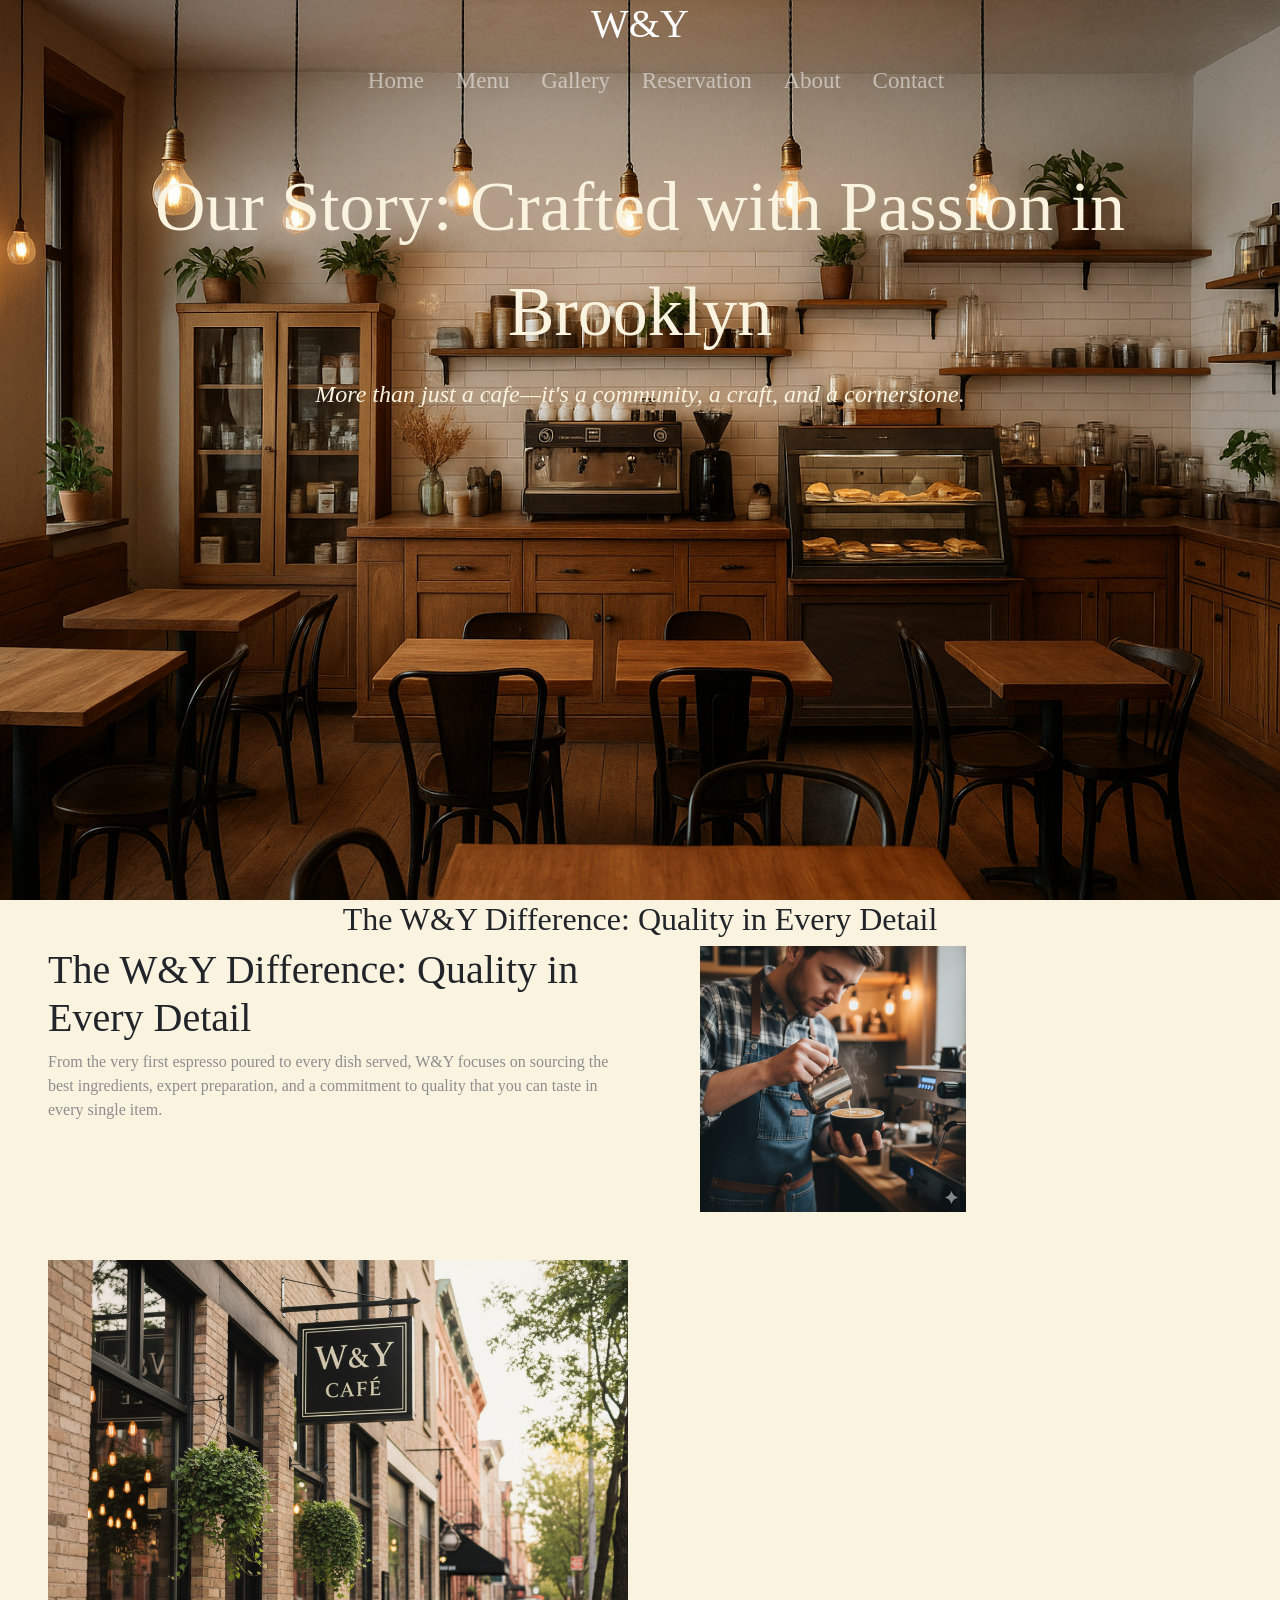
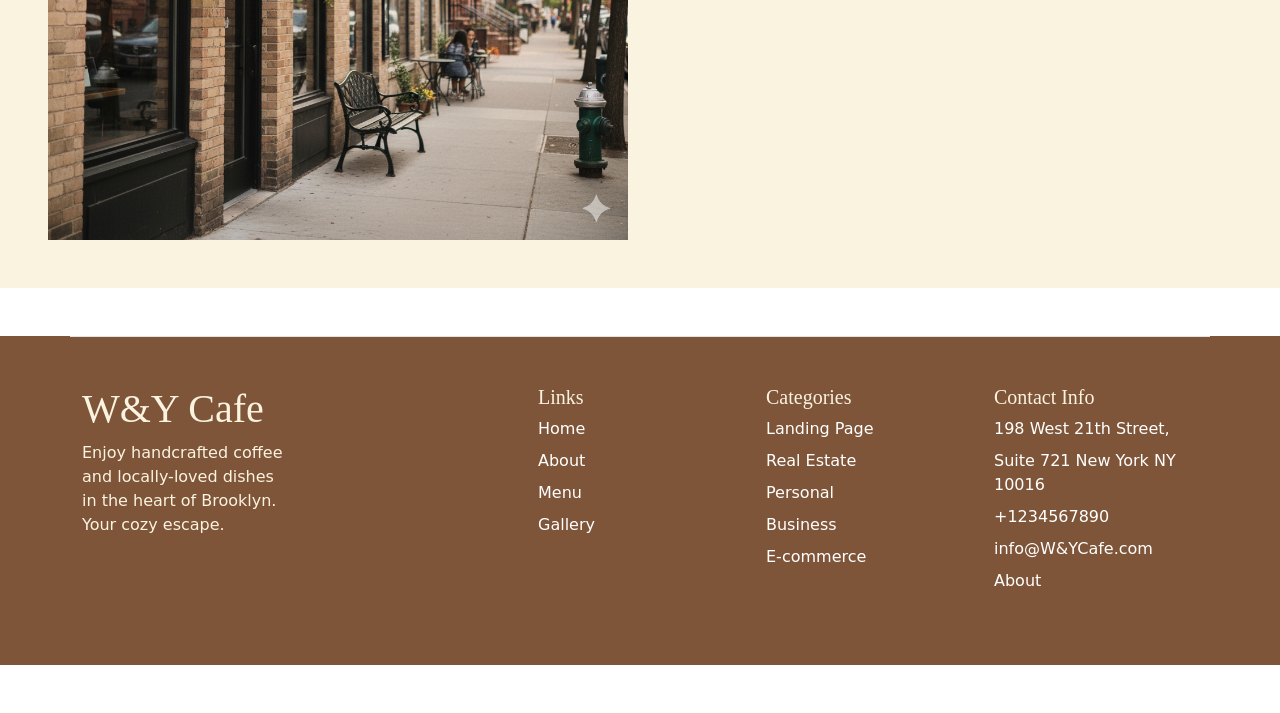
==== about.html @ d03f3638 "first commit" ====
<!doctype html>
<html lang="en">

<head>
    <meta charset="utf-8">
    <meta name="viewport" content="width=device-width, initial-scale=1">
    <title>W&Y About</title>
    <link rel="stylesheet" href="about.css">
    <link rel="stylesheet" href="ressponsive-about.css">
    <link href="https://cdn.jsdelivr.net/npm/bootstrap@5.3.8/dist/css/bootstrap.min.css" rel="stylesheet"
        integrity="sha384-sRIl4kxILFvY47J16cr9ZwB07vP4J8+LH7qKQnuqkuIAvNWLzeN8tE5YBujZqJLB" crossorigin="anonymous">
</head>

<body>

    <!-- navbar -->
    <header>


        <h1 id="logo-name" class="text-center">W&Y</h1>


        <ul class="mx-auto" id="h-ul">
            <li><a href="index.html">Home</a></li>
            <li><a href="menu.html">Menu</a></li>
            <li><a href="gallery.html">Gallery</a></li>
            <li><a href="reserve.html">Reservation</a></li>
            <li><a href="about.html">About</a></li>
            <li><a href="contact.html">Contact</a></li>
        </ul>
        <p class="text-center mt-5 mb-2">Our Story: Crafted with Passion in Brooklyn</p>
        <h4 class="text-center my-3">More than just a cafe—it's a community, a craft, and a cornerstone.</h4>

    </header>



    <!-- <div class="the-restro">
        <div class="row">
            <div class="col-lg-6 col-md-6 col-sm-12 col-12">
                <div class="img-l">
                    <img src="img/cafe-intirier-img.png" alt="">
                </div>
            </div>
            <div class="col-lg-6 col-md-6 col-sm-12 col-12">
                <div class="the-restro-info">
                    <h2>The Restaurant</h2>
                    <p>Lorem ipsum dolor sit amet, consectetur adipisicing elit. Repudiandae neque quisquam at deserunt
                        ab praesentium architecto tempore saepe animi voluptatem molestias, eveniet aut laudantium
                        alias, laboriosam excepturi, et numquam? Atque tempore iure tenetur perspiciatis, aliquam,
                        asperiores aut odio accusamus, unde libero dignissimos quod aliquid neque et illo vero nesciunt.
                        Sunt!</p>

                    <p>Lorem ipsum dolor sit amet, consectetur adipisicing elit. Nam iure reprehenderit nihil nobis
                        laboriosam beatae assumenda tempore, magni ducimus abentey.

                    </p>
                    <button type="button">HISTORY</button>
                </div>
            </div>
        </div>
    </div> -->

    <!-- Our Experience -->
    <div class="our-Experience ps-5 pe-5">
        <div class="row">
            <h2 class="text-center oe">The W&Y Difference: Quality in Every Detail</h2>
            <div class="col-lg-6 col-md-6 col-sm-12"> <!--  first left -->
                <div class="the-Founders-Meet">
                    <h1>The W&Y Difference: Quality in Every Detail</h1>
                    <p>From the very first espresso poured to every dish served, W&Y focuses on sourcing the best
                        ingredients, expert preparation, and a commitment to quality that you can taste in every single
                        item.</p>
                </div>
            </div>

            <div class="col-lg-6 col-md-6 col-sm-12">
                <div class="right-img ps-5">
                    <img src="img/gemini-5.png" alt="">
                </div>
            </div>

            <div class="col-lg-6 col-md-6 col-sm-12">
                <div class="outdoor-img">
                    <img src="img/gemini-6.png" alt="" class="my-5">
                </div>
            </div>
        </div>
    </div>

    <!-- footer -->
    <footer>
        <div class="container">
            <footer class="row row-cols-1 row-cols-sm-2 row-cols-md-5 py-5 my-5 border-top">
                <div class="col mb-3">
                    <h1 class="footer-text">W&Y Cafe</h1>
                    <p class="a">Enjoy handcrafted coffee and locally-loved dishes in the heart of Brooklyn. Your cozy
                        escape.</p>
                </div>
                <div class="col mb-3"></div>
                <div class="col mb-3">
                    <h5 class="footer-text">Links</h5>
                    <ul class="nav flex-column footer-ul-list">
                        <li class="nav-item mb-2"><a href="#" class="nav-link p-0">Home</a></li>
                        <li class="nav-item mb-2"><a href="#" class="nav-link p-0">About</a></li>
                        <li class="nav-item mb-2"><a href="#" class="nav-link p-0">Menu</a></li>
                        <li class="nav-item mb-2"><a href="#" class="nav-link p-0">Gallery</a></li>
                    </ul>
                </div>
                <div class="col mb-3">
                    <h5 class="footer-text">Categories</h5>
                    <ul class="nav flex-column footer-ul-list">
                        <li class="nav-item mb-2"><a href="#" class="nav-link p-0">Landing Page</a></li>
                        <li class="nav-item mb-2"><a href="#" class="nav-link p-0">Real Estate</a></li>
                        <li class="nav-item mb-2"><a href="#" class="nav-link p-0">Personal</a></li>
                        <li class="nav-item mb-2"><a href="#" class="nav-link p-0">Business</a></li>
                        <li class="nav-item mb-2"><a href="#" class="nav-link p-0">E-commerce</a></li>
                    </ul>
                </div>
                <div class="col mb-3">
                    <h5 class="footer-text">Contact Info</h5>
                    <ul class="nav flex-column footer-ul-list">
                        <li class="nav-item mb-2"><a href="#" class="nav-link p-0">198 West 21th
                                Street,</a></li>
                        <li class="nav-item mb-2"><a href="#" class="nav-link p-0">Suite 721 New
                                York NY 10016
                            </a></li>
                        <li class="nav-item mb-2"><a href="#" class="nav-link p-0">+1234567890</a></li>
                        <li class="nav-item mb-2"><a href="#" class="nav-link p-0">info@W&YCafe.com</a></li>
                        <li class="nav-item mb-2"><a href="#" class="nav-link p-0">About</a></li>
                    </ul>
                </div>
            </footer>
        </div>
    </footer>




    <script src="https://cdn.jsdelivr.net/npm/bootstrap@5.3.8/dist/js/bootstrap.bundle.min.js"
        integrity="sha384-FKyoEForCGlyvwx9Hj09JcYn3nv7wiPVlz7YYwJrWVcXK/BmnVDxM+D2scQbITxI"
        crossorigin="anonymous"></script>
</body>

</html>
---- about.css ----
:root{
    --primary-red-color: rgb(192, 43, 43);
    --off-white-color:#FAF3E0;
     --primary-red-color: rgb(192, 43, 43);
    --off-white-color: #FAF3E0;
      --bg-light: #F9F5EB;
      --accent: #B08968;
      --accent-dark: #7F5539;
      --accent-hover: #9C6644;
      --text-dark: #3E2723;
      --white: #ffffff;
}
* {
    margin: 0;
    padding: 0;
    box-sizing: border-box;
    
}

header{
    height: 100vh;
    width: 100%;
    background-image: url(img/cafe-intirier-img.png);
    background-repeat: no-repeat;
    background-position: center;
    background-size: cover;
    /* font-family: Georgia, 'Times New Roman', Times, serif;  */
    font-family: 'Playfair Display', serif;
    color: white;
   
}
header ul li{
    list-style-type: none;
    align-content: center;
}
header ul li a{
text-decoration: none;
font-size: 23px;
color: rgba(255, 255, 255, 0.521);

}
header ul li a:hover{
   border-bottom: 2px solid var(--primary-red-color);
   color: var(--off-white-color);

}

header ul{
    display: flex;
    justify-content: space-around;
    width: 50%;
    
    height: 50px;

}


header p{
    font-size: 70px;
    width: 80%;
    margin: auto;
    color: var(--off-white-color);
    
}
header h4{
    font-style: italic;
    color: var(--off-white-color);
}
header h4 mark{
    background-color: var(--primary-red-color);

}
.the-restro{
    height: 100vh;
    width: 100%;
    background-color: #FAF3E0;
    font-family: 'Lato', sans-serif;
    padding-top: 100px;
}
.img-l{
    height: 100%;
    width: 100%;
   
}
.img-l img{
    height: 100%;
    width: 100%;
}
.the-restro{
   padding-left: 7.5%;
   padding-right: 7.5%;
}
.the-restro-info{
    
    width: 70%;
    margin-left: 15%;
   
}
.our-Experience .right-img img{
    height: 100%;
    width: 50%;
    
}
.our-Experience .outdoor-img img{
     height: 100%;
    width: 100%;
}
.the-restro-info p{
    color: rgb(141, 141, 141);
}
.the-restro-info button{
    height: 35px;
    width: 170px;
    border: 2px solid var(--primary-red-color);
    background-color: transparent;
    color: var(--primary-red-color);
    transition: .2s all ease-in-out;
     border-radius: 3px;
}
.the-restro-info button:hover{
    background-color: var(--primary-red-color);
    color: var(--off-white-color);
}
.our-Experience{
    background-color: var(--off-white-color);
     font-family: 'Playfair Display', serif;
    
   
    
}


.our-Experience p {
    color: rgb(141, 141, 141);
    width: 100%;
}
footer{
    /* background-image: url(img/a.png); */
    background-color: #7F5539;
    background-position: center;
    color: var(--off-white-color);
}
.footer-text{
    color: var(--off-white-color);
    font-family: 'Playfair Display', serif;

}

footer .footer-ul-list li a{
    /* color: rgb(141, 141, 141); */
    color: white;
}
footer .footer-ul-list li a:hover{
    color: var(--text-dark);
}
---- ressponsive-about.css ----
@media (min-width:821px) and (max-width:1024px) {
    header ul li a {
        font-size: 18px;
    }

    header h1 {
        font-size: 35px;
    }

    header p {
        font-size: 45px;
    }

    header h4 {
        font-size: 25px;
    }

    header {
        height: 50vh;
        width: 100%;
    }

    .the-Founders-Meet p {

        width: 100%;
        padding: 0;
        text-align: end;

    }
    .our-Experience h2{
       color: rgb(192, 43, 43);
        margin-top: 50px;
        margin-bottom: 50px;
        font-size: 44px;
       

    }
    .our-Experience .oe{
    margin: 50px 0px 50px;
 
}
    .our-Experience {
         height: 1000px;
    }

    .added-Employees-one p {
        text-align: end;
    }
    .franchise-Restaurants-Brooklyn{
        text-align: end;
    }
    .stablished-Marketing{
        text-align: end;
    }
   
    .our-Experience h1{
        font-size: 38px;
    }
    .our-Experience p {
        font-size: 20px;
    }
    
}

@media (min-width:769px) and (max-width:820px) {
    header ul li a {
        font-size: 16px;
    }

    header h1 {
        font-size: 35px;
    }

    header p {
        font-size: 38px;
    }

    header h4 {
        font-size: 18px;
    }

    header {
        height: 40vh;
        width: 100%;
    }

    .the-Founders-Meet p {

        width: 100%;
        padding: 0;
        text-align: end;

    }

    .added-Employees-one p {
        text-align: end;
    }
     .our-Experience h1{
        font-size: 25px;
        
    }
    .franchise-Restaurants-Brooklyn{
        text-align: end;
    }
     .stablished-Marketing{
        text-align: end;
    }
    .our-Experience{
        height: 800px;
    }
     .our-Experience h2{
       color: rgb(192, 43, 43);
        margin-top: 35px;
        margin-bottom: 35px;
        font-size: 40px;

    }
      .our-Experience .oe{
    margin: 40px 0px 40px;
    font-size: 38px;
 
}
    .our-Experience p {
        font-size: 16px;
    }
   
     footer .footer-ul-list li a{
        font-size: 12px;
    }
    .footer-text{
        font-size: 22px;
    }
}

@media (max-width:435px) {
    #h-ul {
        display: flex;
        justify-content: space-evenly;
        padding-left: 0;


        width: 100%;
    }

    #h-ul li a {
        font-size: 15px;
    }

    header h1 {
        font-size: 22px;
    }

    header p {
        font-size: 25px;
    }

    header h4 {
        font-size: 16px;
    }

    header {
        height: 50vh;
    }

    .our-Experience {
        height: 850px;
    }

    .our-Experience h1 {
        font-size: 19px;
    }
    .our-Experience h2{
        color: rgb(192, 43, 43);
    }
    .footer-text{
    font-size: 22px;
   }
   footer .footer-ul-list li a{
        font-size: 12px;
    }
    footer{
        height: 85vh;
    }

}

@media (min-width:436px) and (max-width:768px) {
    header ul li a {
        font-size: 16px;
    }

    header h1 {
        font-size: 35px;
    }

    header p {
        font-size: 38px;
    }

    header h4 {
        font-size: 18px;
    }

    header {
        height: 40vh;
        width: 100%;
    }

    .the-Founders-Meet p {

        width: 100%;
        padding: 0;
        text-align: end;

    }

    .added-Employees-one p {
        text-align: end;
    }
     .our-Experience h1{
        font-size: 25px;
        
    }
    .franchise-Restaurants-Brooklyn{
        text-align: end;
    }
     .stablished-Marketing{
        text-align: end;
    }
    .our-Experience{
        height: 800px;
    }
     .our-Experience h2{
       color: rgb(192, 43, 43);
        margin-top: 35px;
        margin-bottom: 35px;
        font-size: 40px;

    }
      .our-Experience .oe{
    margin: 40px 0px 40px;
    font-size: 38px;
 
}
    .our-Experience p {
        font-size: 16px;
    }
   
     footer .footer-ul-list li a{
        font-size: 12px;
    }
    .footer-text{
        font-size: 22px;
    }
}

/* @media (min-width:1025px) {
    
} */
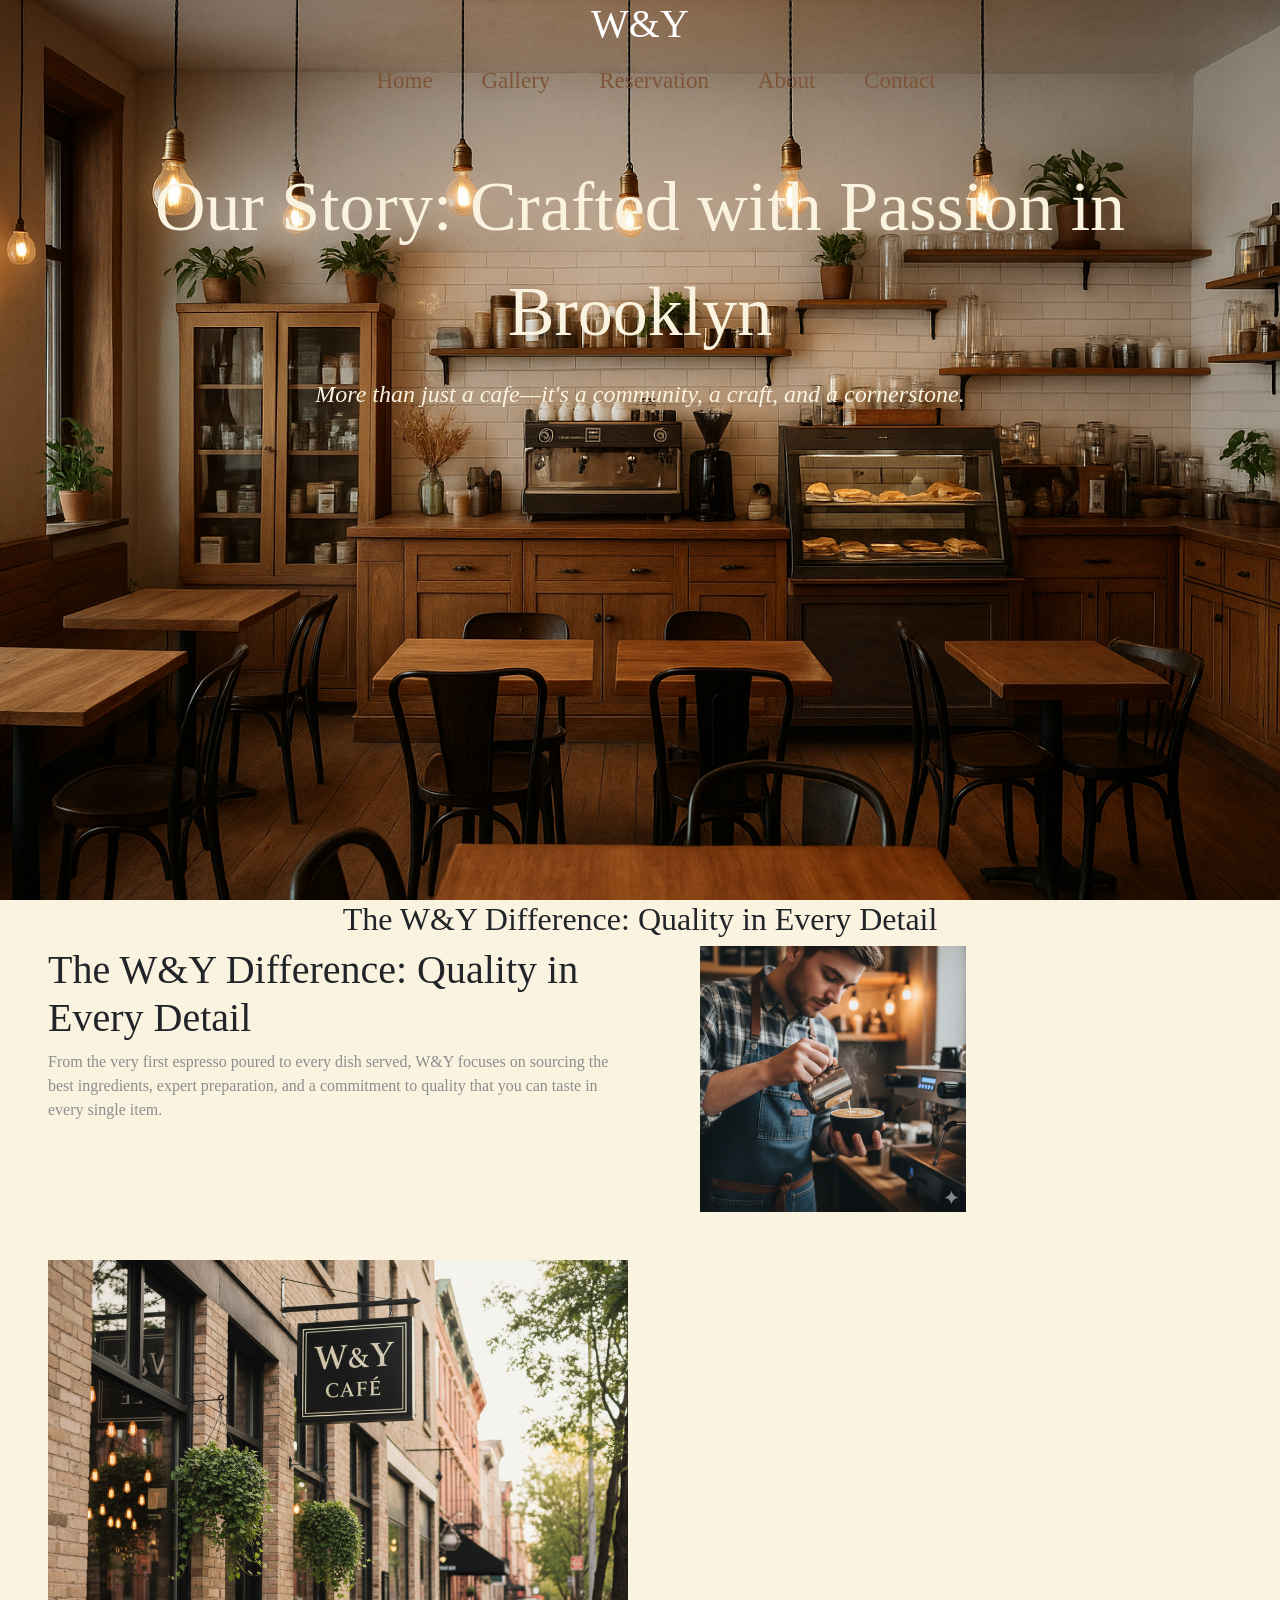
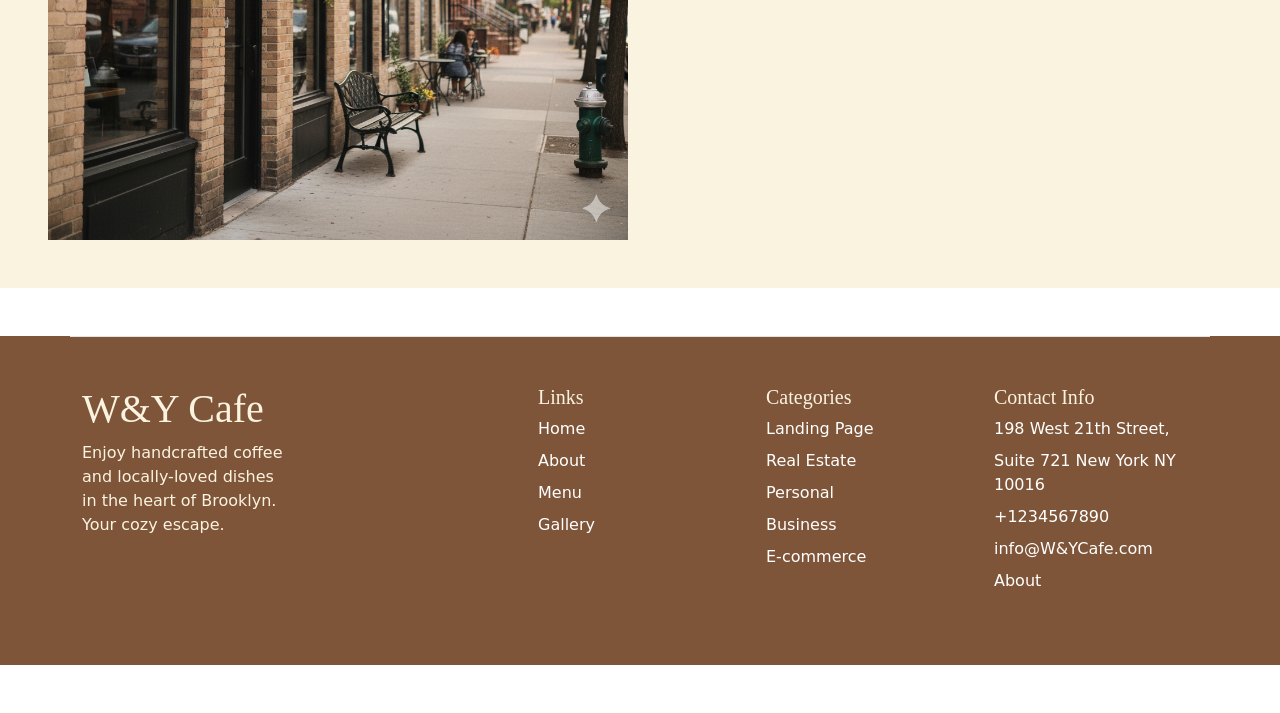
==== commit 04be78d4: "again change" ====
--- a/about.html
+++ b/about.html
@@ -22,7 +22,6 @@
 
         <ul class="mx-auto" id="h-ul">
             <li><a href="index.html">Home</a></li>
-            <li><a href="menu.html">Menu</a></li>
             <li><a href="gallery.html">Gallery</a></li>
             <li><a href="reserve.html">Reservation</a></li>
             <li><a href="about.html">About</a></li>
--- a/about.css
+++ b/about.css
@@ -36,7 +36,7 @@
 header ul li a{
 text-decoration: none;
 font-size: 23px;
-color: rgba(255, 255, 255, 0.521);
+color: #7F5539;
 
 }
 header ul li a:hover{
--- a/ressponsive-about.css
+++ b/ressponsive-about.css
@@ -179,7 +179,11 @@
         font-size: 12px;
     }
     footer{
-        height: 85vh;
+        height: 103vh;
+    }
+    .the-Founders-Meet{
+        height: 25vh;
+        margin: 50px 0;
     }
 
 }
